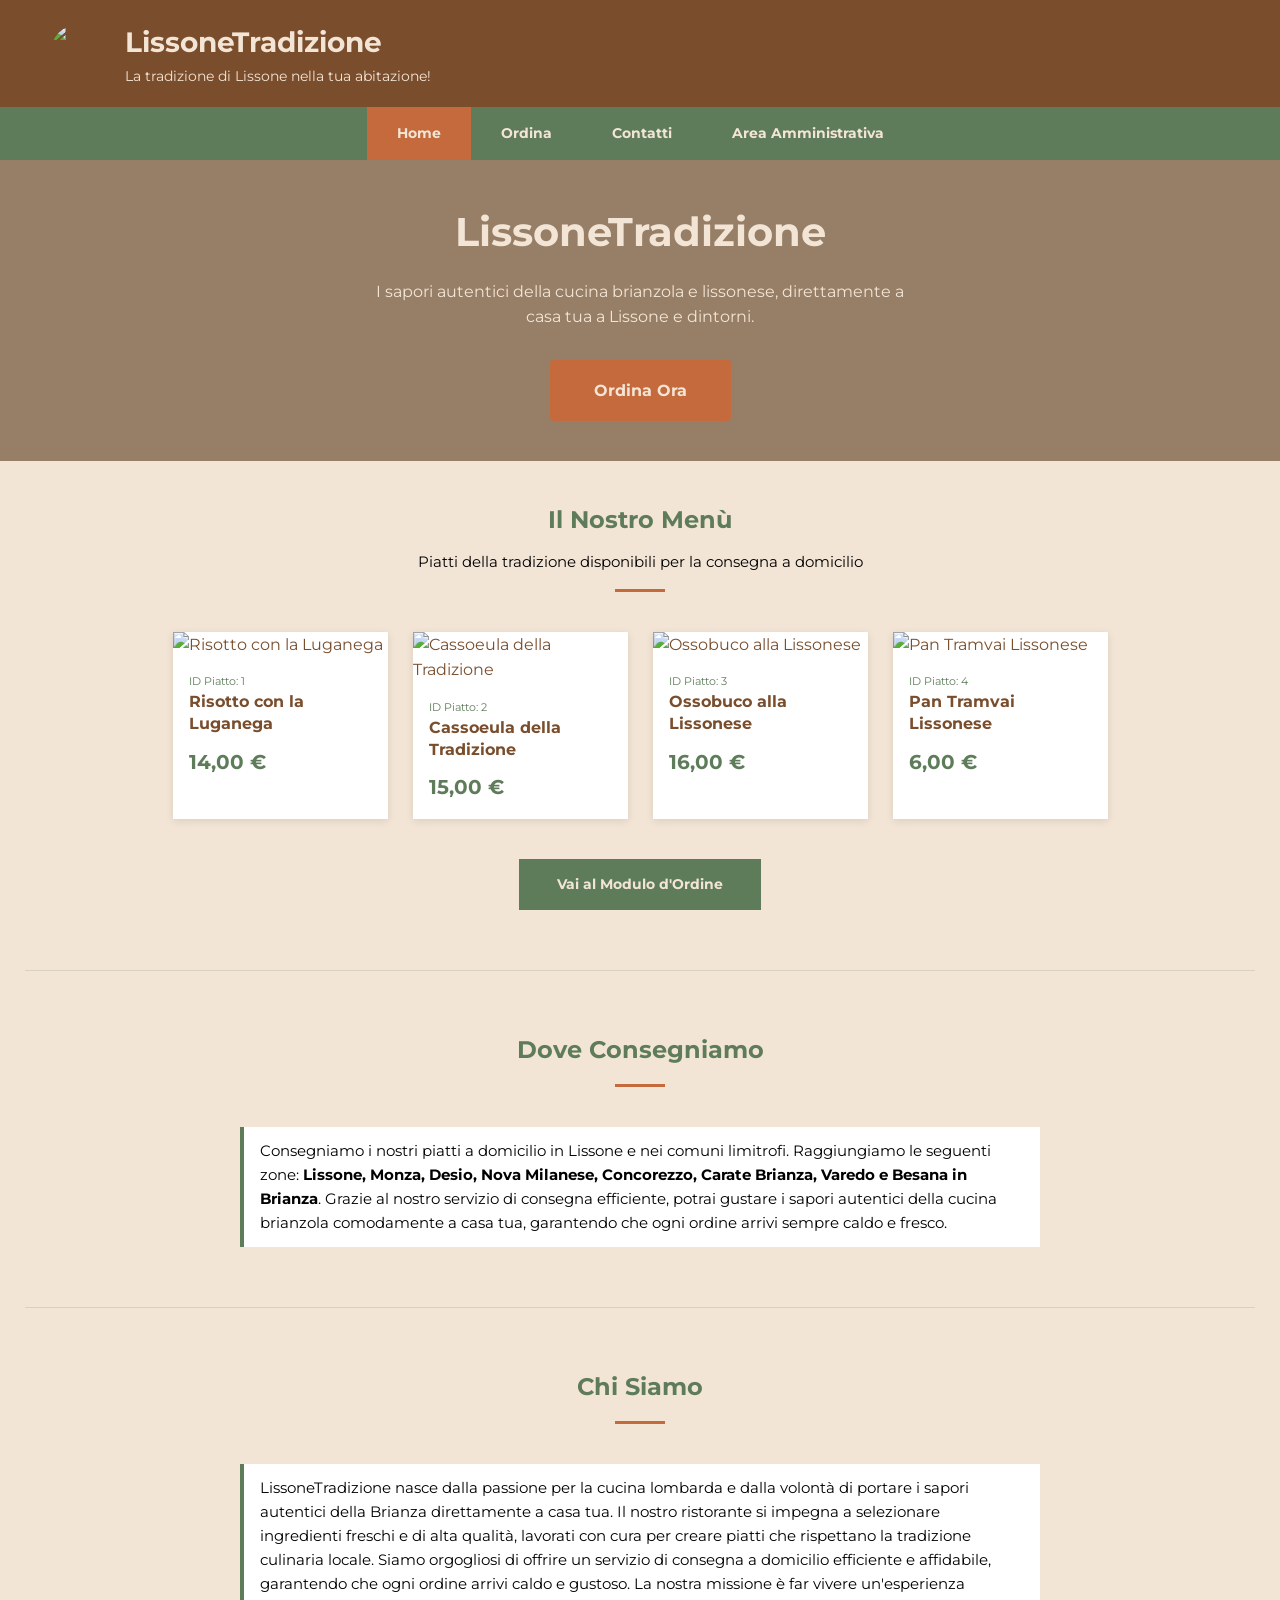
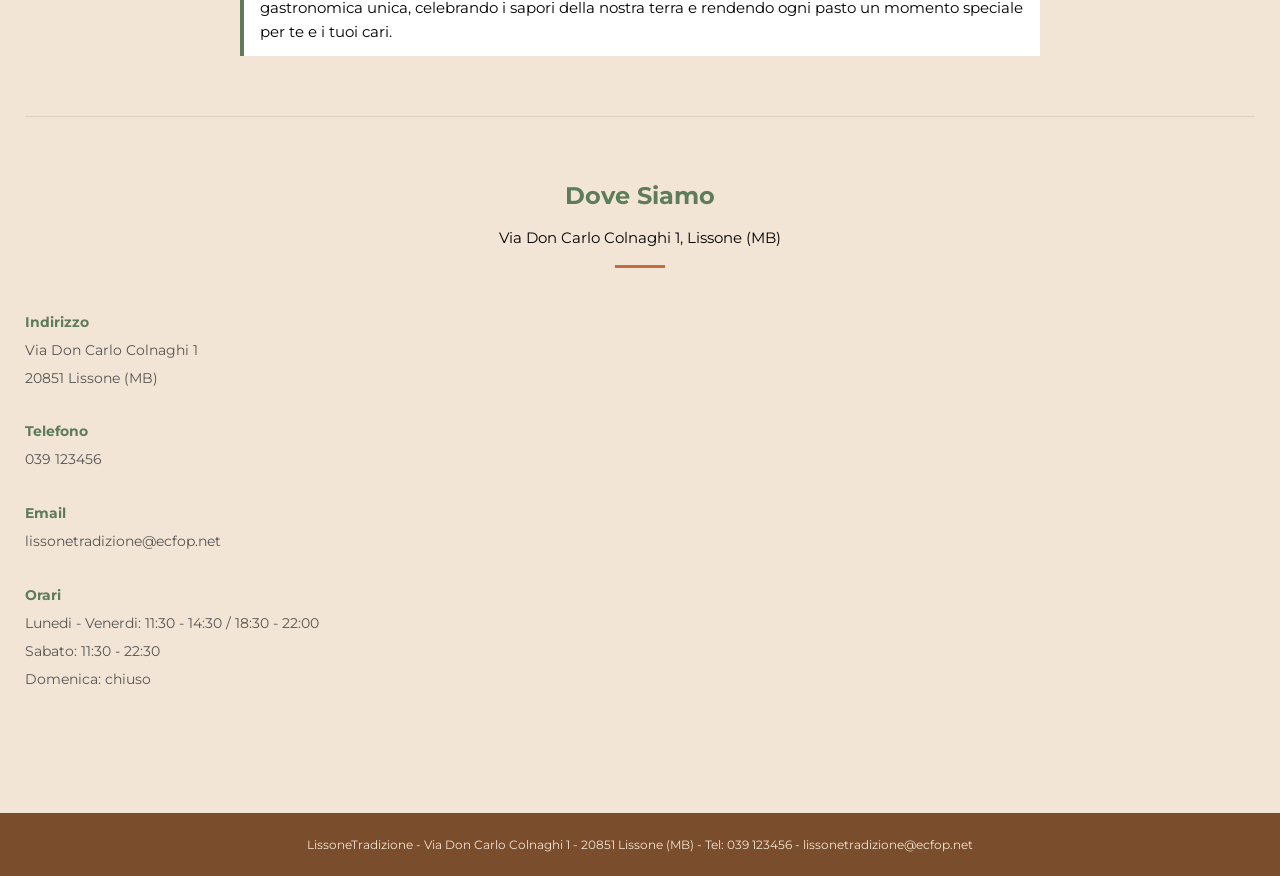
==== index.html @ 0d7a6f06 "Add files via upload" ====
<!DOCTYPE html>
<html lang="it">
<head>
    <meta charset="UTF-8">
    <title>LissoneTradizione</title>
    <link rel="stylesheet" href="style.css">
</head>
<body>

<header>
    <img src="immagini/logoRistorante.png" alt="Logo">
    <div class="header-testo">
        <h1>LissoneTradizione</h1>
        <p>La tradizione di Lissone nella tua abitazione!</p>
    </div>
</header>

<nav>
    <a href="index.html" class="aperto">Home</a>
    <a href="ordina.html">Ordina</a>
    <a href="contatti.html">Contatti</a>
    <a href="admin.html">Area Amministrativa</a>
</nav>

<div class="hero">
    <div class="hero-contenuto">
        <h2>LissoneTradizione</h2>
        <p>I sapori autentici della cucina brianzola e lissonese, direttamente a casa tua a Lissone e dintorni.</p>
        <a href="ordina.html" class="bottone">Ordina Ora</a>
    </div>
</div>

<main>

    <div class="sezione-titolo">
        <h2>Il Nostro Menù</h2>
        <p>Piatti della tradizione disponibili per la consegna a domicilio</p>
        <div class="linea"></div>
    </div>

    <div class="menu-griglia">

        <div class="card-piatto">
            <img src="immagini/Piatto1.png" alt="Risotto con la Luganega">
            <div class="card-body">
                <p class="id-piatto">ID Piatto: 1</p>
                <h3>Risotto con la Luganega</h3>
                <span class="prezzo">14,00 €</span>
            </div>
        </div>

        <div class="card-piatto">
            <img src="immagini/Piatto2.png" alt="Cassoeula della Tradizione">
            <div class="card-body">
                <p class="id-piatto">ID Piatto: 2</p>
                <h3>Cassoeula della Tradizione</h3>
                <span class="prezzo">15,00 €</span>
            </div>
        </div>

        <div class="card-piatto">
            <img src="immagini/Piatto3.png" alt="Ossobuco alla Lissonese">
            <div class="card-body">
                <p class="id-piatto">ID Piatto: 3</p>
                <h3>Ossobuco alla Lissonese</h3>
                <span class="prezzo">16,00 €</span>
            </div>
        </div>

        <div class="card-piatto">
            <img src="immagini/Piatto4.png" alt="Pan Tramvai Lissonese">
            <div class="card-body">
                <p class="id-piatto">ID Piatto: 4</p>
                <h3>Pan Tramvai Lissonese</h3>
                <span class="prezzo">6,00 €</span>
            </div>
        </div>

    </div>

    <div class="bottone-centrato">
        <a href="ordina.html" class="bottone-verde">Vai al Modulo d'Ordine</a>
    </div>

    <hr class="separatore">

    <div class="sezione-titolo">
        <h2>Dove Consegniamo</h2>
        <div class="linea"></div>
    </div>
    <div class="chi-siamo">
        Consegniamo i nostri piatti a domicilio in Lissone e nei comuni limitrofi. Raggiungiamo le seguenti zone: <strong>Lissone, Monza, Desio, Nova Milanese, Concorezzo, Carate Brianza, Varedo e Besana in Brianza</strong>. Grazie al nostro servizio di consegna efficiente, potrai gustare i sapori autentici della cucina brianzola comodamente a casa tua, garantendo che ogni ordine arrivi sempre caldo e fresco.
    </div>

    <hr class="separatore">

    <div class="sezione-titolo">
        <h2>Chi Siamo</h2>
        <div class="linea"></div>
    </div>
    <div class="chi-siamo">
        LissoneTradizione nasce dalla passione per la cucina lombarda e dalla volontà di portare i sapori autentici della Brianza direttamente a casa tua. Il nostro ristorante si impegna a selezionare ingredienti freschi e di alta qualità, lavorati con cura per creare piatti che rispettano la tradizione culinaria locale. Siamo orgogliosi di offrire un servizio di consegna a domicilio efficiente e affidabile, garantendo che ogni ordine arrivi caldo e gustoso. La nostra missione è far vivere un'esperienza gastronomica unica, celebrando i sapori della nostra terra e rendendo ogni pasto un momento speciale per te e i tuoi cari.
    </div>

    <hr class="separatore">

    <div class="sezione-titolo">
        <h2>Dove Siamo</h2>
        <p>Via Don Carlo Colnaghi 1, Lissone (MB)</p>
        <div class="linea"></div>
    </div>

    <div class="dove-siamo-tutto">
        <div class="dove-siamo-via-info">
            <p><strong>Indirizzo</strong><br>Via Don Carlo Colnaghi 1<br>20851 Lissone (MB)</p>
            <br>
            <p><strong>Telefono</strong><br>039 123456</p>
            <br>
            <p><strong>Email</strong><br>lissonetradizione@ecfop.net</p>
            <br>
            <p><strong>Orari</strong><br>Lunedi - Venerdi: 11:30 - 14:30 / 18:30 - 22:00<br>Sabato: 11:30 - 22:30<br>Domenica: chiuso</p>
        </div>
        <div class="dove-siamo-mappa">
            <iframe
                src="https://maps.google.com/maps?q=Via+Don+Carlo+Colnaghi+1,+Lissone+MB&output=embed&z=16"
                allowfullscreen
                loading="lazy">
            </iframe>
        </div>
    </div>

</main>

<footer>
    <p>LissoneTradizione - Via Don Carlo Colnaghi 1 - 20851 Lissone (MB) - Tel: 039 123456 - lissonetradizione@ecfop.net</p>
</footer>

</body>
</html>
---- style.css ----
@import url('https://fonts.googleapis.com/css2?family=Montserrat:wght@400;600;700&display=swap');

* {
    margin: 0;
    padding: 0;
    box-sizing: border-box;
}

body {
    font-family: Montserrat, sans-serif;
    background-color: #F3E5D5;
    color: #7A4E2D;
    font-size: 16px;
    line-height: 1.6;
}

header {
    background-color: #7A4E2D;
    padding: 20px 50px;
    display: flex;
    align-items: center;
    gap: 15px;
}

header img {
    width: 60px;
    height: 60px;
    border-radius: 50%;
}

header h1 {
    color: #F3E5D5;
    font-size: 28px;
    font-weight: 700;
}

header p {
    color: #F3E5D5;
    font-size: 14px;
    font-weight: 400;
}

nav {
    background-color: #5E7C5A;
    display: flex;
    justify-content: center;
    position: sticky;
    top: 0;
    z-index: 1000;
}

nav a {
    color: #F3E5D5;
    text-decoration: none;
    padding: 15px 30px;
    font-size: 14px;
    font-weight: 700;
    display: inline-block;
}

nav a:hover {
    background-color: #FF8C42;
}

nav a.aperto {
    background-color: #C46A3C;
}

.hero {
    background-image: url('immagini/banner.png');
    background-size: cover;
    background-position: center;
    min-height: 260px;
    display: flex;
    align-items: center;
    justify-content: center;
    position: relative;
}

.hero::before {
    content: '';
    position: absolute;
    top: 0;
    left: 0;
    right: 0;
    bottom: 0;
    background-color: rgba(90, 60, 30, 0.6);
}

.hero-contenuto {
    position: relative;
    text-align: center;
    color: #F3E5D5;
    padding: 40px 30px;
}

.hero-contenuto h2 {
    font-size: 40px;
    font-weight: 700;
    margin-bottom: 15px;
}

.hero-contenuto p {
    font-size: 16px;
    margin-bottom: 30px;
    max-width: 540px;
    margin-left: auto;
    margin-right: auto;
}

.hero-contenuto a.bottone {
    background-color: #C46A3C;
    color: #F3E5D5;
    padding: 18px 44px;
    font-size: 16px;
    font-weight: 700;
    text-decoration: none;
    display: inline-block;
    border-radius: 4px;
}

.hero-contenuto a.bottone:hover {
    background-color: #FF8C42;
}



main {
    margin: 0 auto;
    padding: 40px 25px;
}

.sezione-titolo {
    text-align: center;
    margin-bottom: 40px;
}

.sezione-titolo h2 {
    font-size: 24px;
    font-weight: 700;
    color: #5E7C5A;
    margin-bottom: 10px;
}

.sezione-titolo p {
    color: #000000;
    font-size: 15px;
}

.sezione-titolo .linea {
    width: 50px;
    height: 3px;
    background-color: #C46A3C;
    margin: 15px auto 0;
}

.chi-siamo {
    background-color: white;
    border-left: 4px solid #5E7C5A;
    padding: 12px 16px;
    margin: 0 auto 30px;
    max-width: 800px;
    font-size: 15px;
    line-height: 1.6;
    color: #000000;
}

.separatore {
    border: none;
    border-top: 1px solid #d8d0c0;
    margin: 60px 0;
}

.menu-griglia {
    display: flex;
    flex-wrap: wrap;
    justify-content: center;
    gap: 25px;
}

.card-piatto {
    background-color: white;
    width: 215px;
    box-shadow: 0 2px 8px rgba(0, 0, 0, 0.1);
}


.card-piatto img {
    width: 100%;
    height: 145px;
    object-fit: cover;
}

.card-piatto .card-body {
    padding: 16px;
}

.card-piatto .id-piatto {
    font-size: 11px;
    color: #5E7C5A;
}

.card-piatto h3 {
    font-size: 16px;
    font-weight: 700;
    color: #7A4E2D;
    margin-bottom: 10px;
    line-height: 1.4;
}

.card-piatto .prezzo {
    font-size: 20px;
    font-weight: 700;
    color: #5E7C5A;
}

.bottone-centrato {
    text-align: center;
    margin-top: 40px;
}

.bottone-verde {
    background-color: #5E7C5A;
    color: #F3E5D5;
    padding: 14px 38px;
    font-size: 14px;
    font-weight: 700;
    text-decoration: none;
    display: inline-block;
}

.bottone-verde:hover {
    background-color: #4a6347;
}

.dove-siamo-tutto {
    display: flex;
    gap: 30px;
    align-items: flex-start;
    flex-wrap: wrap;
}

.dove-siamo-via-info {
    flex: 1;
    min-width: 220px;
}

.dove-siamo-via-info p {
    font-size: 14px;
    line-height: 2;
    color: #555;
}

.dove-siamo-via-info strong {
    color: #5E7C5A;
    font-weight: 700;
}

.dove-siamo-mappa {
    flex: 2;
    min-width: 280px;
}

.dove-siamo-mappa iframe {
    width: 100%;
    height: 280px;
    border: none;
}

.form-invio-dati {
    text-align: center;
    padding: 20px;
}

.form-invio-dati img {
    max-width: 100%;
    width: 600px;
    border: 1px solid #d8d0c0;
}

.form-invio-dati p {
    margin-top: 15px;
    color: #000000;
    font-size: 13px;
    font-style: italic;
}

.contatti-griglia {
    display: flex;
    flex-wrap: wrap;
    gap: 20px;
}

.box-contatto {
    background-color: white;
    border-top: 3px solid #5E7C5A;
    padding: 22px;
    flex: 1;
    min-width: 180px;
}

.box-contatto h3 {
    color: #C46A3C;
    font-size: 15px;
    font-weight: 700;
    margin-bottom: 10px;
}

.box-contatto p {
    font-size: 14px;
    line-height: 1.8;
    color: #555;
}

.admin-banner {
    background-color: #5E7C5A;
    color: #F3E5D5;
    padding: 16px 24px;
    margin-bottom: 36px;
    font-size: 13px;
}

.admin-banner strong {
    font-size: 15px;
    font-weight: 700;
}

table {
    width: 100%;
    background-color: ffff;
    font-size: 13px;
}

table th {
    background-color: #7A4E2D;
    color: #F3E5D5;
    padding: 13px 12px;
    text-align: left;
    font-size: 11px;
    font-weight: 700;
}

table td {
    padding: 11px 12px;
    border-bottom: 1px solid #ede8de;
    color: #444;
}


.stato-attesa {
    color: #927749;
    font-weight: 700;
}

.stato-preparazione {
    color: #C46A3C;
    font-weight: 700;
}

.stato-consegna {
    color: #5E7C5A;
    font-weight: 700;
}

.stato-pronto {
    color: #7A4E2D;
    font-weight: 700;
}

.btn-aggiorna {
    background-color: #5E7C5A;
    color: #F3E5D5;
    padding: 8px 16px;
    font-size: 11px;
    font-weight: 700;
    border: none;
    border-radius: 3px;
    cursor: pointer;
    font-family: Montserrat, sans-serif;
}

.btn-aggiorna:hover {
    background-color: #4a6347;
}

footer {
    background-color: #7A4E2D;
    color: #F3E5D5;
    text-align: center;
    padding: 22px;
    font-size: 12px;
    margin-top: 80px;
}
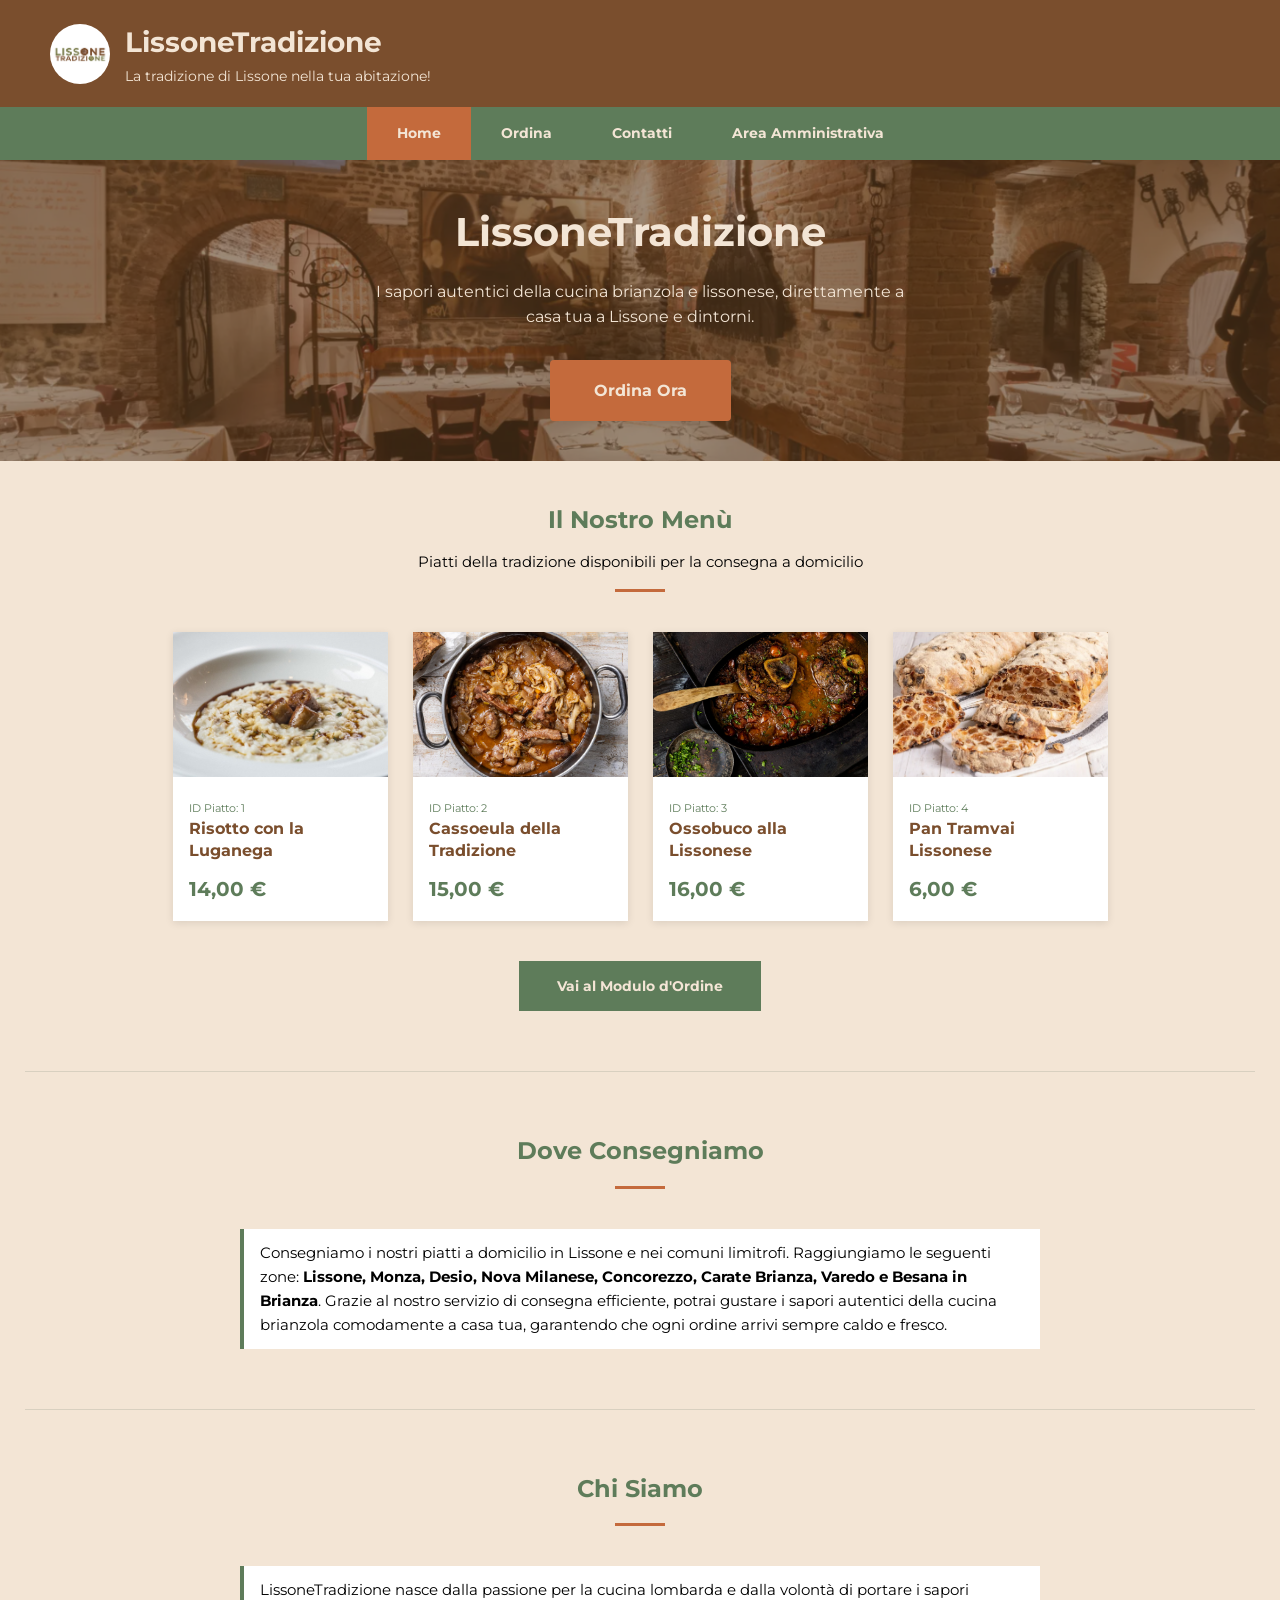
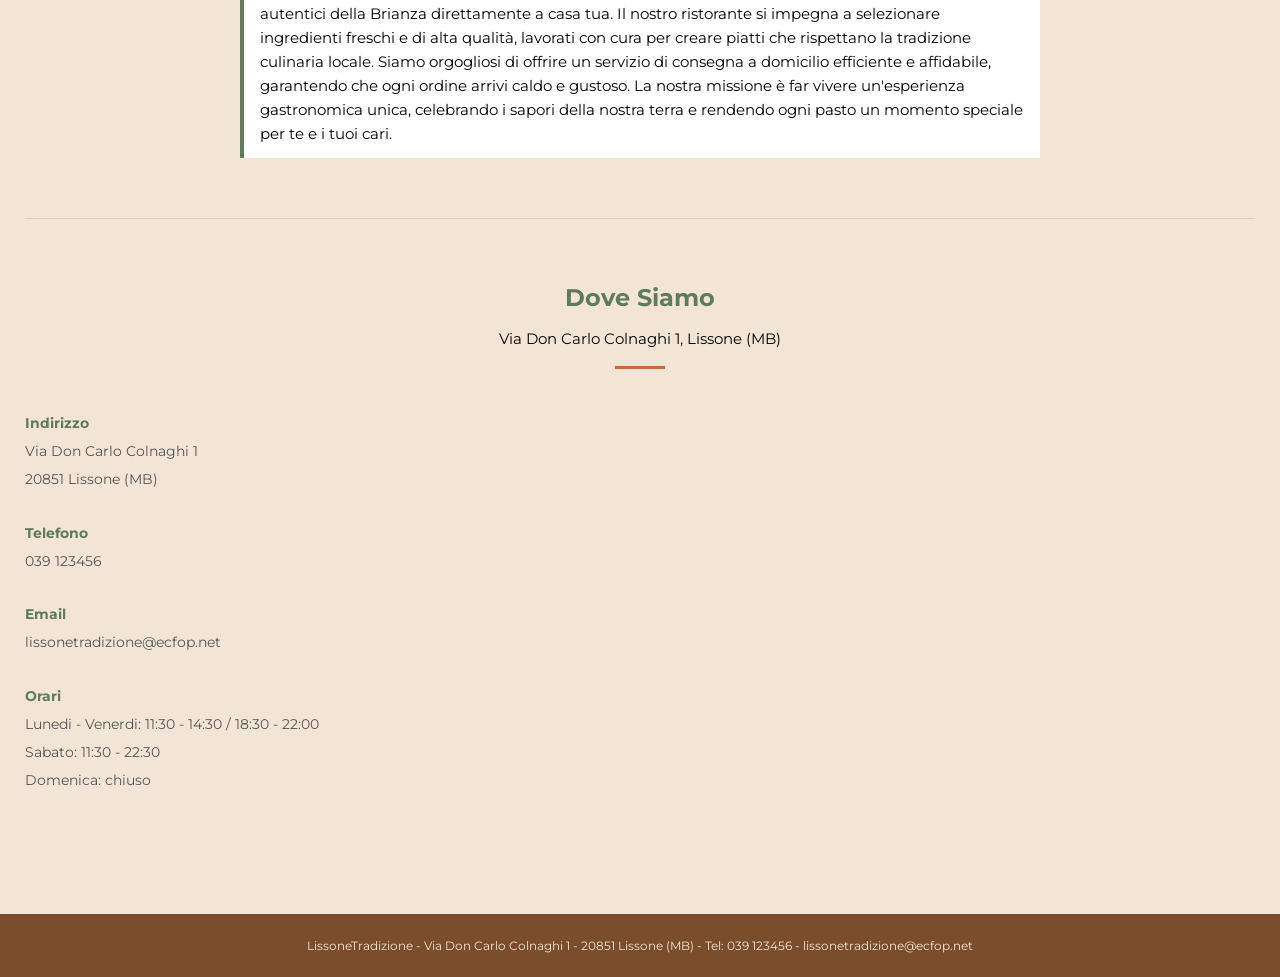
==== commit 2102f43d: "Update image source paths to lowercase" ====
--- a/index.html
+++ b/index.html
@@ -41,7 +41,7 @@
     <div class="menu-griglia">
 
         <div class="card-piatto">
-            <img src="immagini/Piatto1.png" alt="Risotto con la Luganega">
+            <img src="immagini/piatto1.png" alt="Risotto con la Luganega">
             <div class="card-body">
                 <p class="id-piatto">ID Piatto: 1</p>
                 <h3>Risotto con la Luganega</h3>
@@ -50,7 +50,7 @@
         </div>
 
         <div class="card-piatto">
-            <img src="immagini/Piatto2.png" alt="Cassoeula della Tradizione">
+            <img src="immagini/piatto2.png" alt="Cassoeula della Tradizione">
             <div class="card-body">
                 <p class="id-piatto">ID Piatto: 2</p>
                 <h3>Cassoeula della Tradizione</h3>
@@ -59,7 +59,7 @@
         </div>
 
         <div class="card-piatto">
-            <img src="immagini/Piatto3.png" alt="Ossobuco alla Lissonese">
+            <img src="immagini/piatto3.png" alt="Ossobuco alla Lissonese">
             <div class="card-body">
                 <p class="id-piatto">ID Piatto: 3</p>
                 <h3>Ossobuco alla Lissonese</h3>
@@ -68,7 +68,7 @@
         </div>
 
         <div class="card-piatto">
-            <img src="immagini/Piatto4.png" alt="Pan Tramvai Lissonese">
+            <img src="immagini/piatto4.png" alt="Pan Tramvai Lissonese">
             <div class="card-body">
                 <p class="id-piatto">ID Piatto: 4</p>
                 <h3>Pan Tramvai Lissonese</h3>
